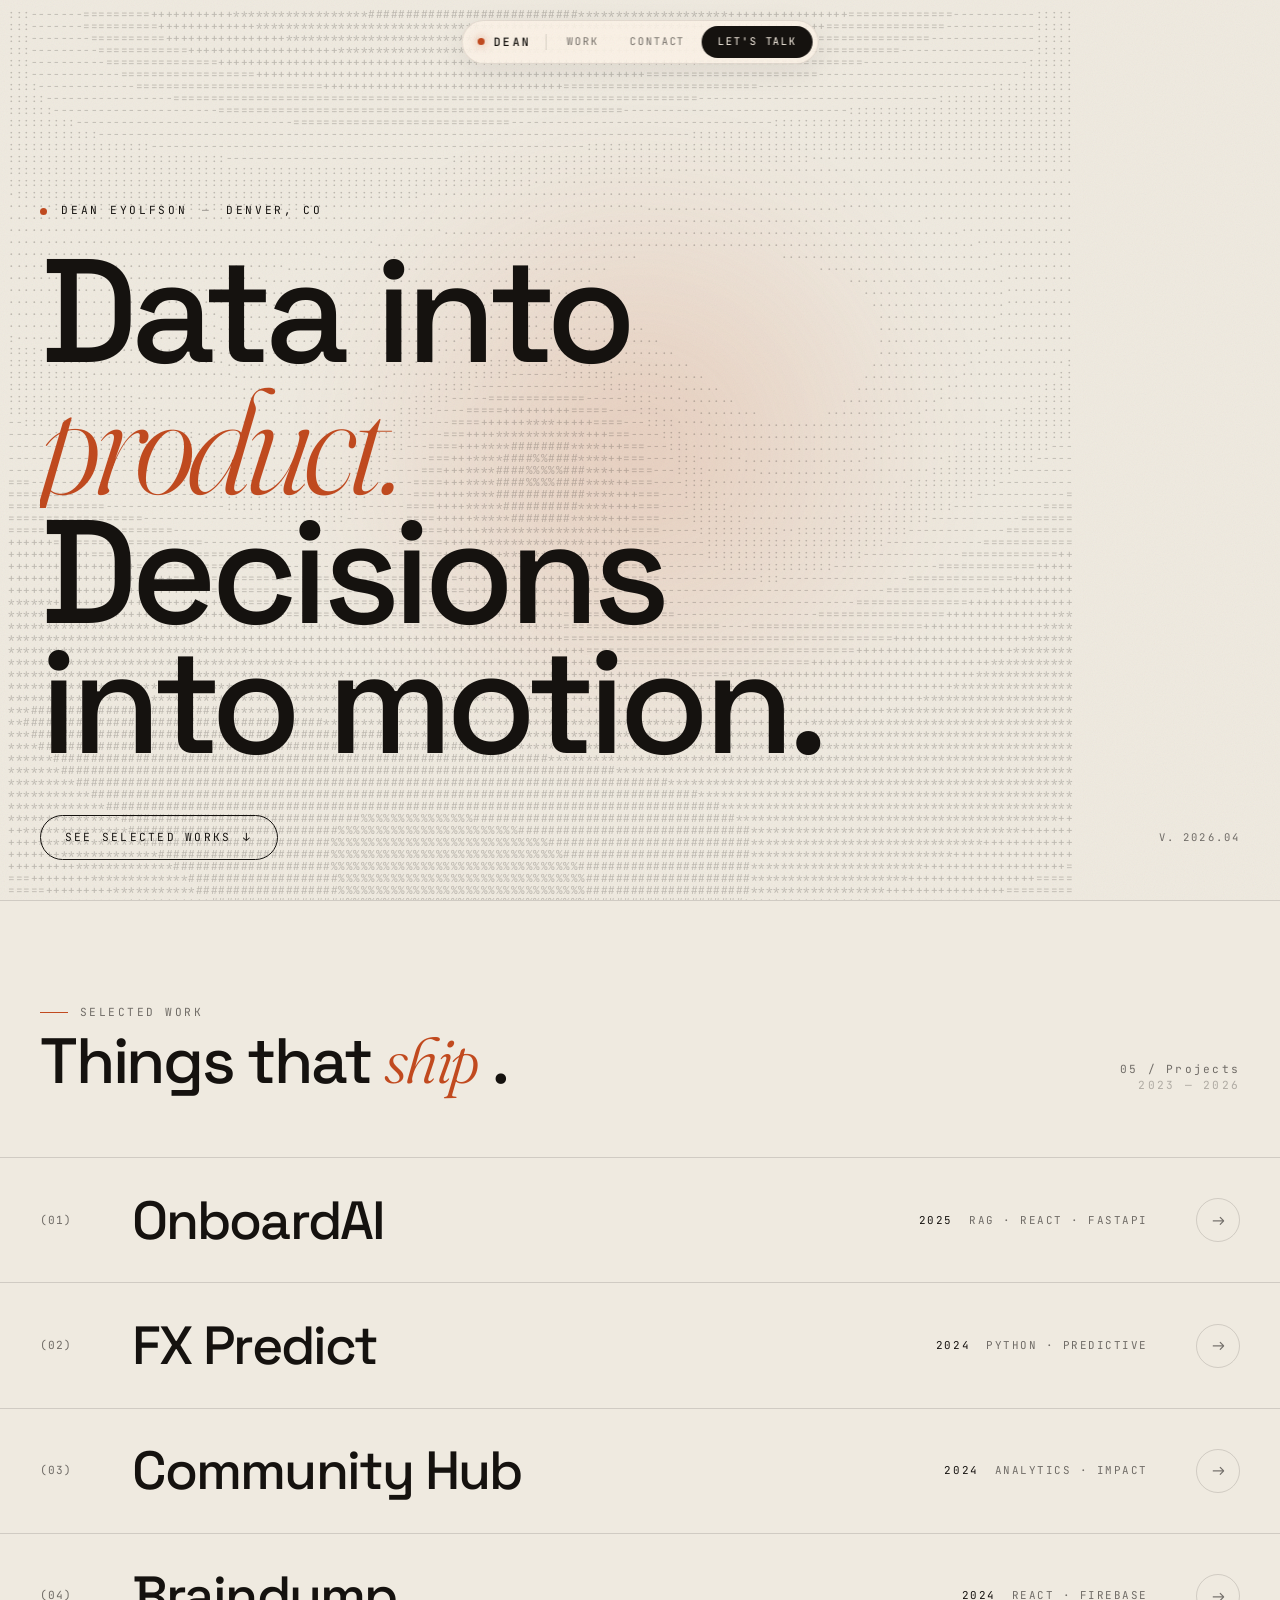
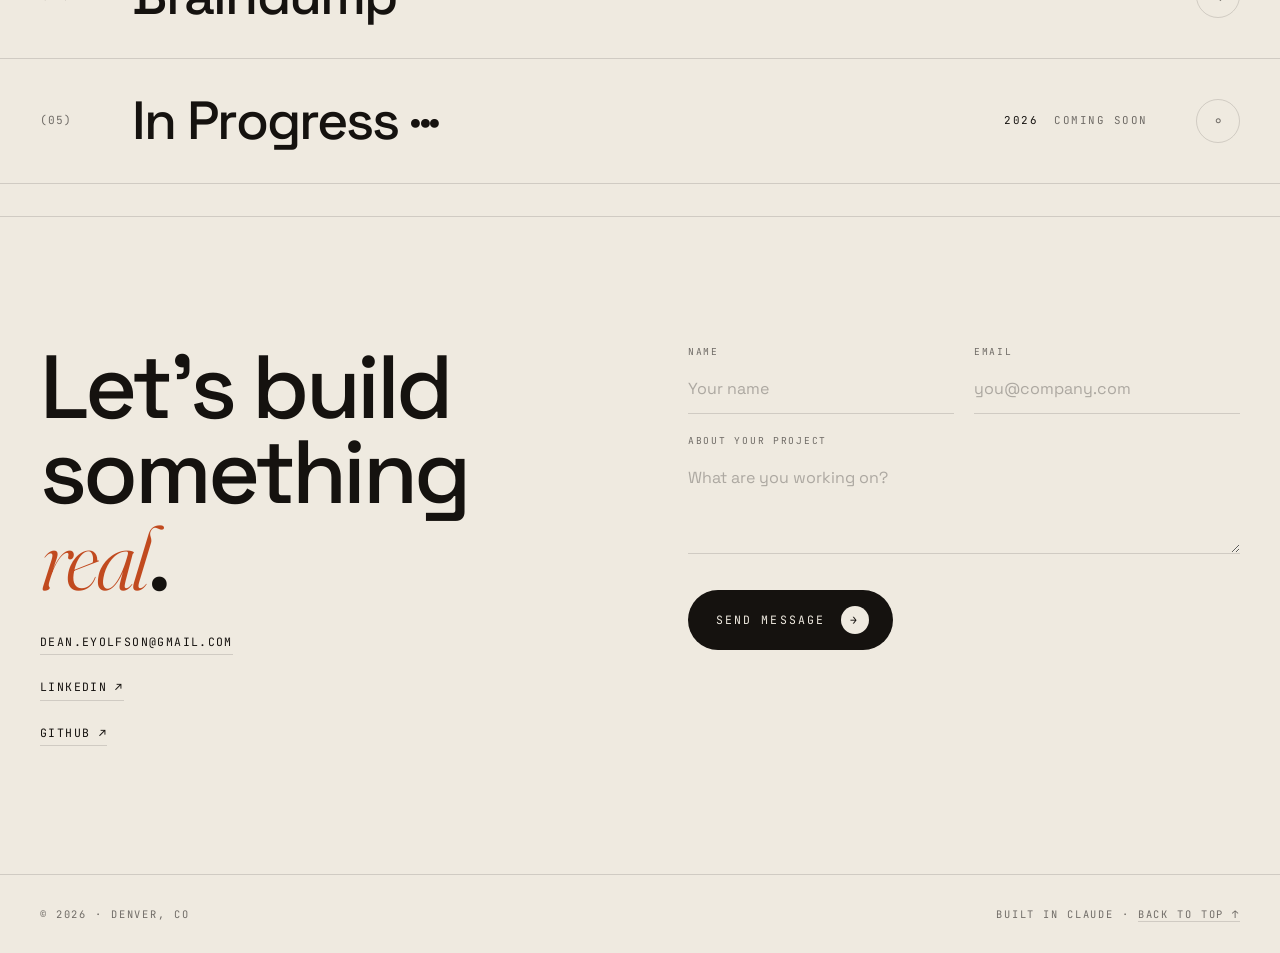
==== index.html @ e4cf8cb1 "Complete portfolio rebuild" ====
<!DOCTYPE html>
<html lang="en">
<head>
<meta charset="UTF-8">
<meta name="viewport" content="width=device-width, initial-scale=1.0">
<title>Dean Eyolfson — Analytics / AI / Product</title>
<link rel="preconnect" href="https://fonts.googleapis.com">
<link rel="preconnect" href="https://fonts.gstatic.com" crossorigin>
<link href="https://fonts.googleapis.com/css2?family=Space+Grotesk:wght@300;400;500;600;700&family=Fraunces:ital,opsz,wght@0,9..144,300;0,9..144,400;0,9..144,500;1,9..144,300;1,9..144,400;1,9..144,500&family=JetBrains+Mono:wght@300;400;500&display=swap" rel="stylesheet">
<style>
  :root {
    /* CREAM palette (default per Dean's feedback) */
    --bg: #efeae0;
    --bg-2: #e4ddd0;
    --fg: #15120f;
    --fg-dim: rgba(21,18,15,0.58);
    --fg-faint: rgba(21,18,15,0.14);
    --accent: #c14a1f;         /* warm terracotta/rust */
    --accent-2: #1f4a3d;       /* deep forest — used in nav pattern */
    --accent-3: #d4a84b;       /* golden */
    --glow: rgba(193,74,31,0.32);
    --font-display: 'Space Grotesk', system-ui, sans-serif;
    --font-serif: 'Fraunces', Georgia, serif;
    --font-mono: 'JetBrains Mono', ui-monospace, monospace;
    --edge: 2.5rem;
  }

  *, *::before, *::after { margin:0; padding:0; box-sizing:border-box; }
  html, body { background: var(--bg); color: var(--fg); }
  html { scroll-behavior: smooth; }
  body {
    font-family: var(--font-display);
    font-weight: 400;
    overflow-x: hidden;
    min-height: 100vh;
    -webkit-font-smoothing: antialiased;
    line-height: 1.4;
  }
  a { color: inherit; text-decoration: none; }
  button { font: inherit; color: inherit; background: none; border: 0; cursor: pointer; }
  ::selection { background: var(--accent); color: var(--bg); }

  /* Paper grain */
  body::after {
    content:'';
    position: fixed; inset: 0;
    pointer-events: none;
    z-index: 9999;
    opacity: 0.06;
    mix-blend-mode: multiply;
    background-image: url("data:image/svg+xml,%3Csvg viewBox='0 0 200 200' xmlns='http://www.w3.org/2000/svg'%3E%3Cfilter id='n'%3E%3CfeTurbulence type='fractalNoise' baseFrequency='0.9' numOctaves='3' stitchTiles='stitch'/%3E%3C/filter%3E%3Crect width='100%25' height='100%25' filter='url(%23n)'/%3E%3C/svg%3E");
    background-size: 200px;
  }

  /* ─── NAV — neutral pill, three variants switchable via body[data-nav] ─── */
  .nav {
    position: fixed;
    top: 1.25rem;
    left: 50%;
    transform: translateX(-50%);
    z-index: 500;
    display: flex;
    align-items: center;
    gap: 0.15rem;
    padding: 0.35rem 0.35rem 0.35rem 1rem;
    border-radius: 999px;
    transition: padding .35s ease;
  }

  /* Variant A (default): glassy cream with subtle border */
  body[data-nav="a"] .nav {
    background: rgba(255,246,234,0.72);
    backdrop-filter: blur(18px) saturate(140%);
    -webkit-backdrop-filter: blur(18px) saturate(140%);
    box-shadow:
      0 8px 30px rgba(21,18,15,0.08),
      inset 0 0 0 1px rgba(21,18,15,0.10);
  }
  body[data-nav="a"] .nav__logo { color: var(--fg); border-color: rgba(21,18,15,0.14); }
  body[data-nav="a"] .nav__logo::before { background: var(--accent); box-shadow: 0 0 8px rgba(193,74,31,0.55); }
  body[data-nav="a"] .nav__link { color: var(--fg-dim); }
  body[data-nav="a"] .nav__link:hover { color: var(--fg); background: rgba(21,18,15,0.06); }
  body[data-nav="a"] .nav__cta { color: #fff6ea; background: var(--fg); }
  body[data-nav="a"] .nav__cta:hover { background: var(--accent); }

  /* Variant B: solid ink pill (neutral dark) */
  body[data-nav="b"] .nav {
    background: var(--fg);
    box-shadow: 0 10px 30px rgba(21,18,15,0.18);
  }
  body[data-nav="b"] .nav__logo { color: #fff6ea; border-color: rgba(255,246,234,0.18); }
  body[data-nav="b"] .nav__logo::before { background: var(--accent); box-shadow: 0 0 10px rgba(193,74,31,0.6); }
  body[data-nav="b"] .nav__link { color: rgba(255,246,234,0.68); }
  body[data-nav="b"] .nav__link:hover { color: #fff6ea; background: rgba(255,246,234,0.10); }
  body[data-nav="b"] .nav__cta { color: var(--fg); background: #fff6ea; }
  body[data-nav="b"] .nav__cta:hover { background: var(--accent); color: #fff6ea; }

  /* Variant C: outlined — no fill, just a ring + cream-paper interior */
  body[data-nav="c"] .nav {
    background: transparent;
    box-shadow: inset 0 0 0 1px var(--fg);
  }
  body[data-nav="c"] .nav__logo { color: var(--fg); border-color: rgba(21,18,15,0.2); }
  body[data-nav="c"] .nav__logo::before { background: var(--accent); box-shadow: 0 0 8px rgba(193,74,31,0.55); }
  body[data-nav="c"] .nav__link { color: var(--fg); }
  body[data-nav="c"] .nav__link:hover { color: var(--accent); background: transparent; }
  body[data-nav="c"] .nav__cta { color: #fff6ea; background: var(--fg); }
  body[data-nav="c"] .nav__cta:hover { background: var(--accent); }

  /* Unified logo/link styles — colors come from the variants above */
  .nav__logo {
    font-family: var(--font-mono);
    font-weight: 500;
    font-size: 0.72rem;
    letter-spacing: 0.22em;
    text-transform: uppercase;
    padding-right: 0.85rem;
    margin-right: 0.25rem;
    border-right: 1px solid;
    display: inline-flex; align-items: center; gap: 0.55rem;
  }
  .nav__logo::before{
    content:''; width:7px; height:7px; border-radius:999px;
    animation: pulse 2.4s ease-in-out infinite;
  }
  @keyframes pulse { 0%,100%{ opacity:1 } 50%{ opacity:.35 } }
  .nav__links { display:flex; align-items:center; gap:0.15rem; }
  .nav__link {
    padding: 0.5rem 0.9rem;
    font-family: var(--font-mono);
    font-size: 0.66rem;
    letter-spacing: 0.18em;
    text-transform: uppercase;
    border-radius: 999px;
    transition: color .25s ease, background .25s ease;
  }
  .nav__cta {
    padding: 0.55rem 1rem;
    font-family: var(--font-mono);
    font-size: 0.66rem;
    letter-spacing: 0.18em;
    text-transform: uppercase;
    border-radius: 999px;
    transition: background .25s ease, color .25s ease;
  }

  /* ─── Nav variant switcher ─── */
  .nav-switch {
    position: fixed;
    bottom: 1.25rem; left: 50%;
    transform: translateX(-50%);
    z-index: 600;
    display: flex; gap: 0.3rem;
    padding: 0.3rem;
    border-radius: 999px;
    background: rgba(255,246,234,0.9);
    box-shadow:
      0 8px 24px rgba(21,18,15,0.1),
      inset 0 0 0 1px rgba(21,18,15,0.12);
    backdrop-filter: blur(12px);
    font-family: var(--font-mono);
    font-size: 0.58rem;
    letter-spacing: 0.18em;
    text-transform: uppercase;
  }
  .nav-switch__btn {
    padding: 0.45rem 0.85rem;
    border-radius: 999px;
    color: var(--fg-dim);
    cursor: pointer;
    transition: color .25s, background .25s;
  }
  .nav-switch__btn:hover { color: var(--fg); }
  .nav-switch__btn.is-active { color: #fff6ea; background: var(--fg); }

  /* ─── HERO ─── */
  .hero {
    position: relative;
    min-height: 100svh;
    display: grid;
    grid-template-rows: 1fr auto;
    padding: 7rem var(--edge) 2.5rem;
    overflow: hidden;
    isolation: isolate;
  }
  .hero__bg { position: absolute; inset: 0; z-index: -1; overflow: hidden; }
  .hero__ascii {
    position: absolute; inset: 0;
    font-family: var(--font-mono);
    font-size: 11px; line-height: 12px; letter-spacing: 0.5px;
    color: var(--fg);
    opacity: 0.22;
    white-space: pre;
    pointer-events: none; user-select: none;
    padding: 0.5rem;
  }
  .hero__blob {
    position: absolute;
    width: 55vmax; height: 55vmax;
    top: 50%; left: 50%;
    transform: translate(-50%,-50%);
    background: radial-gradient(circle at 50% 50%, var(--glow), transparent 65%);
    filter: blur(40px);
    opacity: 0.55;
    pointer-events: none;
  }

  .hero__inner {
    position: relative;
    z-index: 2;
    align-self: end;
    display: block;
  }

  /* simpler eyebrow — single-line with subtle separator */
  .hero__eyebrow {
    font-family: var(--font-mono);
    font-size: 0.7rem;
    letter-spacing: 0.24em;
    text-transform: uppercase;
    color: var(--fg);
    margin-bottom: 1.75rem;
    display: inline-flex; align-items: center; gap: 0.9rem;
    opacity: 0;
    animation: fadeIn .9s ease forwards .15s;
  }
  .hero__eyebrow .dot {
    width: 7px; height: 7px; border-radius: 999px;
    background: var(--accent);
  }
  .hero__eyebrow .sep { opacity: .4; }

  .hero__title {
    font-family: var(--font-display);
    font-weight: 500;
    font-size: clamp(3.2rem, 11.5vw, 12rem);
    line-height: 0.88;
    letter-spacing: -0.045em;
    text-wrap: balance;
    max-width: 14ch;
  }
  .hero__title em {
    font-family: var(--font-serif);
    font-style: italic; font-weight: 300;
    color: var(--accent);
  }
  .hero__title .line { display: block; overflow: hidden; }
  .hero__title .line > span {
    display: inline-block;
    transform: translateY(110%);
    animation: riseIn 1s cubic-bezier(.2,.7,.2,1) forwards;
  }
  .hero__title .line:nth-child(1) > span { animation-delay: .25s; }
  .hero__title .line:nth-child(2) > span { animation-delay: .38s; }
  .hero__title .line:nth-child(3) > span { animation-delay: .51s; }
  @keyframes riseIn { from { transform: translateY(110%); } to { transform: translateY(0%); } }
  @keyframes fadeIn { to { opacity: 1; } }

  .hero__foot {
    z-index: 2;
    margin-top: 3rem;
    display: flex;
    justify-content: space-between;
    align-items: center;
    font-family: var(--font-mono);
    font-size: 0.66rem;
    letter-spacing: 0.2em;
    text-transform: uppercase;
    color: var(--fg-dim);
    opacity: 0;
    animation: fadeIn .8s ease forwards 1.2s;
  }

  /* See selected works — inline CTA */
  .hero__cta {
    display: inline-flex;
    align-items: center;
    gap: 0.75rem;
    font-family: var(--font-mono);
    font-size: 0.7rem;
    letter-spacing: 0.2em;
    text-transform: uppercase;
    color: var(--fg);
    padding: 0.85rem 1.5rem 0.85rem 1.5rem;
    border-radius: 999px;
    border: 1px solid var(--fg);
    background: transparent;
    transition: background .3s ease, color .3s ease, transform .4s cubic-bezier(.2,.7,.2,1);
    position: relative;
    overflow: hidden;
  }
  .hero__cta .arrow {
    display: inline-block;
    transition: transform .35s cubic-bezier(.2,.7,.2,1);
  }
  .hero__cta:hover {
    background: var(--fg);
    color: var(--bg);
  }
  .hero__cta:hover .arrow { transform: translateX(4px) rotate(45deg); }

  /* ─── WORK / case bands ─── */
  .work { padding: 6rem 0 2rem; border-top: 1px solid var(--fg-faint); }
  .work__head {
    padding: 0 var(--edge) 4rem;
    display: flex; align-items: flex-end; justify-content: space-between; gap: 3rem;
  }
  .work__eyebrow {
    font-family: var(--font-mono);
    font-size: 0.7rem; letter-spacing: 0.22em; text-transform: uppercase;
    color: var(--fg-dim);
    display: inline-flex; align-items: center; gap: .75rem;
  }
  .work__eyebrow::before { content:''; width:28px; height:1px; background: var(--accent); }
  .work__title {
    font-family: var(--font-display);
    font-weight: 500;
    font-size: clamp(2.2rem, 5vw, 4rem);
    letter-spacing: -0.035em;
    line-height: 1;
    max-width: 16ch;
    margin-top: 0.5rem;
  }
  .work__title em { font-family: var(--font-serif); font-style: italic; font-weight: 300; color: var(--accent); }
  .work__count {
    font-family: var(--font-mono); font-size: 0.7rem;
    letter-spacing: 0.2em; color: var(--fg-dim); text-align: right;
  }

  .work__list { display: flex; flex-direction: column; border-top: 1px solid var(--fg-faint); position: relative; }

  /* Case: collapsed (row) + expanded (on hover) */
  .case {
    position: relative;
    display: block;
    border-bottom: 1px solid var(--fg-faint);
    cursor: pointer;
    transition: background .4s ease;
  }
  .case:hover { background: rgba(21,18,15,0.03); }

  .case__row {
    display: grid;
    grid-template-columns: 60px 1fr auto 60px;
    align-items: center;
    gap: 2rem;
    padding: 2.2rem var(--edge);
  }

  .case__idx {
    font-family: var(--font-mono); font-size: 0.7rem;
    color: var(--fg-dim); letter-spacing: 0.1em;
  }
  .case__title {
    font-family: var(--font-display);
    font-weight: 500;
    font-size: clamp(1.8rem, 4.2vw, 3.5rem);
    letter-spacing: -0.035em;
    line-height: 1;
    color: var(--fg);
    transition: transform .5s cubic-bezier(.2,.7,.2,1);
  }
  .case__title .scramble { display: inline-block; white-space: pre; }

  .case__meta {
    font-family: var(--font-mono); font-size: 0.68rem; letter-spacing: 0.14em;
    color: var(--fg-dim); text-transform: uppercase; text-align: right;
  }
  .case__meta .year { color: var(--fg); margin-right: 1rem; }

  .case__arrow {
    justify-self: end;
    width: 44px; height: 44px;
    border: 1px solid var(--fg-faint);
    border-radius: 999px;
    display: grid; place-items: center;
    color: var(--fg-dim);
    transition: transform .5s cubic-bezier(.2,.7,.2,1), border-color .3s, color .3s, background .3s;
  }
  .case:hover .case__arrow { background: var(--accent); color: #fff6ea; border-color: var(--accent); transform: rotate(-45deg); }
  .case:hover .case__title { transform: translateX(12px); }

  /* Expanded detail panel */
  .case__detail {
    display: grid;
    grid-template-rows: 0fr;
    transition: grid-template-rows .55s cubic-bezier(.2,.7,.2,1);
  }
  .case.is-open .case__detail { grid-template-rows: 1fr; }
  .case__detail-inner {
    overflow: hidden;
  }
  .case__detail-content {
    display: grid;
    grid-template-columns: 60px 1fr 280px;
    gap: 2rem;
    padding: 0 var(--edge) 2.4rem;
    opacity: 0;
    transform: translateY(8px);
    transition: opacity .4s ease .1s, transform .55s cubic-bezier(.2,.7,.2,1) .1s;
  }
  .case.is-open .case__detail-content { opacity: 1; transform: translateY(0); }

  .case__detail-spacer { }

  .case__desc {
    font-family: var(--font-display);
    font-size: clamp(1rem, 1.2vw, 1.15rem);
    line-height: 1.55;
    color: var(--fg);
    max-width: 54ch;
    font-weight: 400;
  }
  /* Outcome: accent bar + mono caps, matches the site's eyebrow vocab */
  .case__outcome {
    margin-top: 1.5rem;
    font-family: var(--font-mono);
    font-size: 0.7rem;
    letter-spacing: 0.14em;
    text-transform: uppercase;
    color: var(--fg);
    line-height: 1.55;
    max-width: 60ch;
    padding-left: 1rem;
    position: relative;
  }
  .case__outcome::before {
    content:'';
    position: absolute;
    left: 0; top: 0.35em; bottom: 0.35em;
    width: 2px;
    background: var(--accent);
  }

  /* Tags: slash-separated mono meta row, no pills */
  .case__tags {
    margin-top: 1.5rem;
    padding-top: 1rem;
    border-top: 1px solid var(--fg-faint);
    display: flex; flex-wrap: wrap;
    align-items: center;
    gap: 0.4rem 0.75rem;
    font-family: var(--font-mono);
    font-size: 0.62rem;
    letter-spacing: 0.18em;
    text-transform: uppercase;
    color: var(--fg-dim);
  }
  .case__tags .tag { color: var(--fg); }
  .case__tags .tag + .tag::before {
    content: '/';
    color: var(--fg-faint);
    margin-right: 0.65rem;
    margin-left: -0.25rem;
    opacity: 0.7;
  }

  /* Aside: simple key/value stack, no dashed boxes */
  .case__aside {
    font-family: var(--font-mono);
    font-size: 0.65rem;
    letter-spacing: 0.14em;
    text-transform: uppercase;
    color: var(--fg-dim);
    display: flex; flex-direction: column;
  }
  .case__aside .row {
    display: grid; grid-template-columns: 70px 1fr; gap: 0.75rem;
    padding: 0.65rem 0;
    border-bottom: 1px solid var(--fg-faint);
  }
  .case__aside .row:first-child { border-top: 1px solid var(--fg-faint); }
  .case__aside .row .k { color: var(--fg-dim); }
  .case__aside .row .v { color: var(--fg); }
  .case__aside .actions {
    margin-top: 1rem;
    display: flex; gap: 0.25rem 1.25rem; flex-wrap: wrap;
    flex-direction: column;
  }
  .case__aside .actions a {
    font-family: var(--font-mono);
    font-size: 0.68rem;
    letter-spacing: 0.14em;
    text-transform: uppercase;
    color: var(--fg);
    padding: 0.15rem 0;
    display: inline-flex; align-items: center; gap: 0.5rem;
    transition: color .25s;
    width: max-content;
    position: relative;
  }
  .case__aside .actions a::after {
    content:''; position: absolute; left: 0; right: 0; bottom: -2px;
    height: 1px; background: var(--fg);
    transform-origin: right;
    transform: scaleX(1);
    transition: transform .4s cubic-bezier(.2,.7,.2,1);
  }
  .case__aside .actions a:hover { color: var(--accent); }
  .case__aside .actions a:hover::after { transform-origin: left; background: var(--accent); }
  .case__aside .actions a .chev { transition: transform .3s; }
  .case__aside .actions a:hover .chev { transform: translateX(3px); }
  .case__aside .actions a.primary .chev { color: var(--accent); }

  /* ─── CONTACT ─── */
  .contact {
    padding: 8rem var(--edge);
    border-top: 1px solid var(--fg-faint);
    display: grid; grid-template-columns: 1fr 1fr; gap: 6rem; align-items: start;
  }
  .contact__title {
    font-family: var(--font-display); font-weight: 500;
    font-size: clamp(2.5rem, 7vw, 6rem);
    letter-spacing: -0.04em; line-height: 0.95;
  }
  .contact__title em { font-family: var(--font-serif); font-style: italic; font-weight: 300; color: var(--accent); }
  .contact__side {
    margin-top: 2rem;
    display: flex; flex-direction: column; gap: 1.5rem;
    font-family: var(--font-mono); font-size: 0.72rem;
    letter-spacing: 0.12em; text-transform: uppercase; color: var(--fg-dim);
  }
  .contact__side a { color: var(--fg); border-bottom: 1px solid var(--fg-faint); padding-bottom: 0.25rem; transition: color .3s, border-color .3s; width: max-content; }
  .contact__side a:hover { color: var(--accent); border-color: var(--accent); }

  .form { display: flex; flex-direction: column; gap: 1.25rem; }
  .field { display: flex; flex-direction: column; gap: 0.4rem; }
  .field label { font-family: var(--font-mono); font-size: 0.6rem; letter-spacing: 0.18em; text-transform: uppercase; color: var(--fg-dim); }
  .field input, .field textarea {
    font-family: var(--font-display); font-size: 1rem; color: var(--fg);
    background: transparent; border: 0;
    border-bottom: 1px solid var(--fg-faint);
    padding: 0.85rem 0; outline: none;
    transition: border-color .3s;
  }
  .field textarea { min-height: 100px; resize: vertical; }
  .field input:focus, .field textarea:focus { border-color: var(--accent); }
  .field input::placeholder, .field textarea::placeholder { color: rgba(21,18,15,0.3); }
  .form__row { display: grid; grid-template-columns: 1fr 1fr; gap: 1.25rem; }
  .form__submit {
    margin-top: 1rem;
    display: inline-flex; align-items: center; gap: 1rem;
    padding: 1rem 1.5rem 1rem 1.75rem;
    background: var(--fg); color: var(--bg);
    border-radius: 999px;
    font-family: var(--font-mono); font-size: 0.72rem;
    letter-spacing: 0.18em; text-transform: uppercase;
    width: max-content;
    transition: background .3s ease, transform .4s cubic-bezier(.2,.7,.2,1);
  }
  .form__submit:hover { background: var(--accent); color: #fff6ea; transform: translateX(6px); }
  .form__submit .dot { width: 28px; height: 28px; border-radius: 999px; background: var(--bg); color: var(--fg); display: grid; place-items: center; }

  .footer {
    padding: 2rem var(--edge);
    display: flex; justify-content: space-between;
    border-top: 1px solid var(--fg-faint);
    font-family: var(--font-mono); font-size: 0.65rem;
    letter-spacing: 0.18em; text-transform: uppercase; color: var(--fg-dim);
  }

  /* Tweaks panel */
  .tweaks {
    position: fixed; bottom: 1.5rem; right: 1.5rem; z-index: 800;
    background: #fff6ea;
    border: 1px solid var(--fg-faint);
    box-shadow: 0 10px 40px rgba(21,18,15,0.15);
    border-radius: 14px;
    padding: 1rem 1.1rem;
    display: none;
    flex-direction: column; gap: 0.9rem;
    width: 240px;
    color: var(--fg);
    font-family: var(--font-mono);
    font-size: 0.65rem; letter-spacing: 0.08em;
  }
  .tweaks.is-open { display: flex; }
  .tweaks__title { display:flex; justify-content: space-between; align-items:center; text-transform: uppercase; letter-spacing: 0.2em; color: var(--fg-dim); }
  .tweaks__row { display: flex; flex-direction: column; gap: 0.4rem; }
  .tweaks__row > label { color: var(--fg-dim); text-transform: uppercase; letter-spacing: 0.18em; font-size: 0.58rem; }
  .tweaks__btns { display: flex; gap: 0.3rem; flex-wrap: wrap; }
  .tweaks__btn {
    padding: 0.4rem 0.55rem;
    border: 1px solid var(--fg-faint);
    border-radius: 999px;
    font-size: 0.6rem; text-transform: uppercase; letter-spacing: 0.12em;
    color: var(--fg-dim);
    transition: all .2s;
  }
  .tweaks__btn.is-active { border-color: var(--accent); color: var(--accent); background: rgba(193,74,31,0.08); }
  .tweaks__btn:hover { color: var(--fg); }

  /* Hero bg variants */
  body:not([data-bg="ascii"]) .hero__ascii { display: none; }
  body[data-bg="blob"] .hero__blob { opacity: 0.85; }
  body[data-bg="none"] .hero__blob { display:none; }

  @media (max-width: 900px) {
    :root { --edge: 1.25rem; }
    .nav { padding: 0.3rem 0.3rem 0.3rem 0.9rem; }
    .nav__links .nav__link:not(.nav__cta) { display: none; }
    .hero { padding-top: 6rem; }
    .hero__foot { flex-direction: column; gap: 1.25rem; align-items: flex-start; }
    .work__head { flex-direction: column; align-items: flex-start; }
    .case__row {
      grid-template-columns: 40px 1fr auto;
      grid-template-areas: "idx title arrow" "meta meta meta";
      row-gap: 0.75rem;
      padding: 1.75rem 1.25rem;
    }
    .case__idx { grid-area: idx; }
    .case__title { grid-area: title; }
    .case__arrow { grid-area: arrow; }
    .case__meta { grid-area: meta; text-align:left; }
    .case__detail-content {
      grid-template-columns: 1fr;
      padding: 0 1.25rem 2rem;
    }
    .contact { grid-template-columns: 1fr; gap: 3rem; padding: 5rem 1.25rem; }
    .form__row { grid-template-columns: 1fr; }
  }
</style>
</head>
<body data-bg="ascii" data-nav="a">

<nav class="nav" id="nav">
  <a href="#" class="nav__logo">Dean</a>
  <div class="nav__links">
    <a href="#work" class="nav__link">Work</a>
    <a href="#contact" class="nav__link">Contact</a>
    <a href="#contact" class="nav__cta">Let's Talk</a>
  </div>
</nav>



<section class="hero" id="top">
  <div class="hero__bg">
    <div class="hero__blob" id="heroBlob"></div>
    <pre class="hero__ascii" id="heroAscii"></pre>
  </div>

  <div class="hero__inner">
    <div class="hero__eyebrow">
      <span class="dot"></span>
      <span>Dean Eyolfson</span>
      <span class="sep">—</span>
      <span>Denver, CO</span>
    </div>
    <h1 class="hero__title">
      <span class="line"><span>Data into</span></span>
      <span class="line"><span><em>product.</em></span></span>
      <span class="line"><span>Decisions into motion.</span></span>
    </h1>
  </div>

  <div class="hero__foot">
    <a href="#work" class="hero__cta">
      See selected works <span class="arrow">↓</span>
    </a>
    <span>v. 2026.04</span>
  </div>
</section>

<section class="work" id="work">
  <div class="work__head">
    <div>
      <div class="work__eyebrow">Selected Work</div>
      <h2 class="work__title">Things that <em>ship</em>&nbsp;.</h2>
    </div>
    <div class="work__count">05 / Projects<br><span style="opacity:.5">2023 — 2026</span></div>
  </div>

  <div class="work__list" id="workList">

    <article class="case" data-case>
      <div class="case__row">
        <span class="case__idx">(01)</span>
        <span class="case__title"><span class="scramble" data-text="OnboardAI">OnboardAI</span></span>
        <span class="case__meta"><span class="year">2025</span>RAG · React · FastAPI</span>
        <span class="case__arrow" aria-hidden="true">→</span>
      </div>
      <div class="case__detail">
        <div class="case__detail-inner"><div class="case__detail-content">
          <div class="case__detail-spacer"></div>
          <div>
            <p class="case__desc">A RAG-powered knowledge app. Organizations upload internal documents; employees get instant, cited answers through an AI chat interface. Built to collapse onboarding ramp-up and break down information silos.</p>
            <div class="case__outcome">Reduces time-to-answer for internal knowledge from hours to seconds.</div>
            <div class="case__tags">
              <span class="tag">React</span><span class="tag">FastAPI</span>
              <span class="tag">ChromaDB</span><span class="tag">OpenAI</span>
              <span class="tag">RAG</span>
            </div>
          </div>
          <aside class="case__aside">
            <div class="row"><span class="k">Role</span><span class="v">Design · Build</span></div>
            <div class="row"><span class="k">Year</span><span class="v">2025</span></div>
            <div class="row"><span class="k">Stack</span><span class="v">React · FastAPI · Chroma</span></div>
            <div class="actions">
              <a href="https://onboard-ai-gold.vercel.app/" target="_blank" rel="noopener" class="primary">Visit live app <span class="chev">↗</span></a>
              <a href="case-studies/onboardai.html">Read case study <span class="chev">→</span></a>
            </div>
          </aside>
        </div></div>
      </div>
    </article>

    <article class="case" data-case>
      <div class="case__row">
        <span class="case__idx">(02)</span>
        <span class="case__title"><span class="scramble" data-text="FX Predict">FX Predict</span></span>
        <span class="case__meta"><span class="year">2024</span>Python · Predictive</span>
        <span class="case__arrow" aria-hidden="true">→</span>
      </div>
      <div class="case__detail">
        <div class="case__detail-inner"><div class="case__detail-content">
          <div class="case__detail-spacer"></div>
          <div>
            <p class="case__desc">Identifying customers with clockwork transaction patterns in money-transfer data to trigger proactive outreach. CV-based segmentation, LTV analysis, and a production-ready email trigger list.</p>
            <div class="case__outcome">Surfaced high-value retention targets from raw transaction data.</div>
            <div class="case__tags">
              <span class="tag">Python</span><span class="tag">Predictive Modeling</span>
              <span class="tag">LTV Analysis</span><span class="tag">Segmentation</span>
            </div>
          </div>
          <aside class="case__aside">
            <div class="row"><span class="k">Role</span><span class="v">Analytics · Modeling</span></div>
            <div class="row"><span class="k">Year</span><span class="v">2024</span></div>
            <div class="row"><span class="k">Stack</span><span class="v">Python · Pandas · scikit-learn</span></div>
            <div class="actions">
              <a href="case-studies/fx-predict.html">Read case study <span class="chev">→</span></a>
            </div>
          </aside>
        </div></div>
      </div>
    </article>

    <article class="case" data-case>
      <div class="case__row">
        <span class="case__idx">(03)</span>
        <span class="case__title"><span class="scramble" data-text="Community Hub">Community Hub</span></span>
        <span class="case__meta"><span class="year">2024</span>Analytics · Impact</span>
        <span class="case__arrow" aria-hidden="true">→</span>
      </div>
      <div class="case__detail">
        <div class="case__detail-inner"><div class="case__detail-content">
          <div class="case__detail-spacer"></div>
          <div>
            <p class="case__desc">Full analytics and economic modeling suite for a mixed-use development — coffee shop, makerspace, library, and gallery. Visitor journey funnels, impact projections, job creation metrics, and 5-year financial proformas.</p>
            <div class="case__outcome">Built the data package for a successful city grant application.</div>
            <div class="case__tags">
              <span class="tag">Jupyter</span><span class="tag">Python</span>
              <span class="tag">Grant Reporting</span><span class="tag">Economic Impact</span>
            </div>
          </div>
          <aside class="case__aside">
            <div class="row"><span class="k">Role</span><span class="v">Lead Analyst</span></div>
            <div class="row"><span class="k">Year</span><span class="v">2024</span></div>
            <div class="row"><span class="k">Stack</span><span class="v">Jupyter · Python</span></div>
            <div class="actions">
              <a href="case-studies/community-hub.html">Read case study <span class="chev">→</span></a>
            </div>
          </aside>
        </div></div>
      </div>
    </article>

    <article class="case" data-case>
      <div class="case__row">
        <span class="case__idx">(04)</span>
        <span class="case__title"><span class="scramble" data-text="Braindump">Braindump</span></span>
        <span class="case__meta"><span class="year">2024</span>React · Firebase</span>
        <span class="case__arrow" aria-hidden="true">→</span>
      </div>
      <div class="case__detail">
        <div class="case__detail-inner"><div class="case__detail-content">
          <div class="case__detail-spacer"></div>
          <div>
            <p class="case__desc">A web app that converts mental overwhelm into a single prioritized action. Built with React and Firebase, deployed to Vercel. Designed to cut through noise and give you one clear next step.</p>
            <div class="case__outcome">Live product — shipped and deployed to production.</div>
            <div class="case__tags">
              <span class="tag">React</span><span class="tag">Firebase</span>
              <span class="tag">Vercel</span><span class="tag">Product Design</span>
            </div>
          </div>
          <aside class="case__aside">
            <div class="row"><span class="k">Role</span><span class="v">Design · Build</span></div>
            <div class="row"><span class="k">Year</span><span class="v">2024</span></div>
            <div class="row"><span class="k">Stack</span><span class="v">React · Firebase · Vercel</span></div>
            <div class="actions">
              <a href="https://braindump-mu-kohl.vercel.app/" target="_blank" rel="noopener" class="primary">Visit live app <span class="chev">↗</span></a>
              <a href="case-studies/braindump.html">Read case study <span class="chev">→</span></a>
            </div>
          </aside>
        </div></div>
      </div>
    </article>

    <article class="case" data-case style="opacity:.6">
      <div class="case__row">
        <span class="case__idx">(05)</span>
        <span class="case__title"><span class="scramble" data-text="In Progress ···">In Progress ···</span></span>
        <span class="case__meta"><span class="year">2026</span>Coming soon</span>
        <span class="case__arrow" aria-hidden="true">∘</span>
      </div>
      <div class="case__detail">
        <div class="case__detail-inner"><div class="case__detail-content">
          <div class="case__detail-spacer"></div>
          <div>
            <p class="case__desc">Something new is cooking. Check back soon — or reach out if you want a preview.</p>
          </div>
          <aside class="case__aside">
            <div class="row"><span class="k">Year</span><span class="v">2026</span></div>
            <div class="actions">
              <a href="#contact">Get in touch <span class="chev">→</span></a>
            </div>
          </aside>
        </div></div>
      </div>
    </article>

  </div>
</section>

<section class="contact" id="contact">
  <div>
    <h2 class="contact__title">Let's build<br>something<br><em>real</em>.</h2>
    <div class="contact__side">
      <a href="mailto:dean.eyolfson@gmail.com">dean.eyolfson@gmail.com</a>
      <a href="https://www.linkedin.com/in/dean-eyolfson-993a1a171/" target="_blank" rel="noopener">LinkedIn ↗</a>
      <a href="https://github.com/d3andong" target="_blank" rel="noopener">GitHub ↗</a>
    </div>
  </div>
  <form class="form" id="form" action="https://formspree.io/f/myknlqyj" method="POST">
    <div class="form__row">
      <div class="field">
        <label for="name">Name</label>
        <input id="name" name="name" type="text" placeholder="Your name" required>
      </div>
      <div class="field">
        <label for="email">Email</label>
        <input id="email" name="email" type="email" placeholder="you@company.com" required>
      </div>
    </div>
    <div class="field">
      <label for="message">About your project</label>
      <textarea id="message" name="message" placeholder="What are you working on?" required></textarea>
    </div>
    <button class="form__submit" type="submit">Send message <span class="dot">→</span></button>
  </form>
</section>

<footer class="footer">
  <span>© 2026 · Denver, CO</span>
  <span>Built in Claude · <a href="#top" style="border-bottom:1px solid var(--fg-faint)">Back to top ↑</a></span>
</footer>

<div style="display:none" id="tweaks"><button id="tweaksClose" style="display:none"></button></div>

<script>

/* ASCII flow field */
(function(){
  const el = document.getElementById('heroAscii');
  const hero = document.querySelector('.hero');
  if (!el || !hero) return;
  const CHARS = ' .·:-=+*#%@';
  let cols=0, rows=0, mouseX=0.5, mouseY=0.5, scroll=0;
  function measure(){
    cols = Math.max(1, Math.min(220, Math.floor(hero.clientWidth / 9)));
    rows = Math.max(1, Math.min(140, Math.floor(hero.clientHeight / 12)));
  }
  let raf;
  let lastT = 0;
  function frame(t){
    // Throttle to ~30fps to keep the page responsive
    if (t - lastT < 33) { raf = requestAnimationFrame(frame); return; }
    lastT = t;
    t *= 0.001;
    const parts = new Array(rows);
    const mx = mouseX*cols, my = mouseY*rows;
    for (let y=0; y<rows; y++){
      let line = '';
      for (let x=0; x<cols; x++){
        const dx=(x-cols*0.5)/cols, dy=(y-rows*0.5)/rows;
        const v=Math.sin(dx*6+t*0.9)+Math.cos(dy*5-t*0.8)+Math.sin((dx*dx+dy*dy)*10-t);
        const mdx=(x-mx)/cols, mdy=(y-my)/rows;
        const md=Math.sqrt(mdx*mdx+mdy*mdy);
        const ripple=Math.cos(md*14-t*3)*Math.exp(-md*4);
        const s=Math.sin(dy*8+scroll*0.002);
        const n=(v*0.35+ripple*0.7+s*0.15+1)/2;
        const i=Math.max(0,Math.min(CHARS.length-1,Math.floor(n*CHARS.length)));
        line += CHARS[i];
      }
      parts[y] = line;
    }
    el.textContent = parts.join('\n');
    raf = requestAnimationFrame(frame);
  }
  function start(){ measure(); cancelAnimationFrame(raf); raf=requestAnimationFrame(frame); }
  window.addEventListener('resize', start);
  window.addEventListener('mousemove', (e)=>{
    const r = hero.getBoundingClientRect();
    mouseX = Math.max(0,Math.min(1,(e.clientX-r.left)/r.width));
    mouseY = Math.max(0,Math.min(1,(e.clientY-r.top)/r.height));
  });
  window.addEventListener('scroll', ()=>{ scroll = window.scrollY; });
  start();
})();

/* Hero blob cursor lag */
(function(){
  const blob = document.getElementById('heroBlob');
  if (!blob) return;
  let tx=0, ty=0, cx=0, cy=0;
  window.addEventListener('mousemove', (e)=>{
    tx = (e.clientX/window.innerWidth - 0.5)*60;
    ty = (e.clientY/window.innerHeight - 0.5)*60;
  });
  function tick(){
    cx += (tx-cx)*0.05; cy += (ty-cy)*0.05;
    blob.style.transform = `translate(calc(-50% + ${cx}px), calc(-50% + ${cy}px))`;
    requestAnimationFrame(tick);
  }
  tick();
})();

/* Case cards: hover to expand + scramble on title */
(function(){
  const cases = document.querySelectorAll('[data-case]');
  const ALPHA = '!<>-_\\/[]{}—=+*^?#________';
  function scramble(el){
    const text = el.dataset.text;
    let frame = 0;
    const len = text.length;
    clearInterval(el._iv);
    el._iv = setInterval(()=>{
      let out = '';
      for (let i=0;i<len;i++){
        if (i<frame) out += text[i];
        else if (text[i]===' ') out += ' ';
        else out += ALPHA[Math.floor(Math.random()*ALPHA.length)];
      }
      el.textContent = out;
      frame += 0.5;
      if (frame >= len) { el.textContent = text; clearInterval(el._iv); }
    }, 30);
  }

  let hoverTimer;
  cases.forEach(c=>{
    const scrambleEl = c.querySelector('.scramble');
    const title = c.querySelector('.case__title');

    c.addEventListener('mouseenter', ()=>{
      clearTimeout(hoverTimer);
      // close any other open cards
      cases.forEach(x => { if (x !== c) x.classList.remove('is-open'); });
      c.classList.add('is-open');
      if (scrambleEl) scramble(scrambleEl);
    });
    c.addEventListener('mouseleave', ()=>{
      hoverTimer = setTimeout(()=>{ c.classList.remove('is-open'); }, 150);
    });

    c.addEventListener('mousemove', (e)=>{
      const row = c.querySelector('.case__row');
      const r = row.getBoundingClientRect();
      // Only tilt title on the row itself
      if (e.clientY > r.bottom) { title.style.transform=''; return; }
      const dx = (e.clientX-r.left)/r.width - 0.5;
      const dy = (e.clientY-r.top)/r.height - 0.5;
      title.style.transform = `translateX(${12+dx*10}px) rotateX(${-dy*3}deg) rotateY(${dx*5}deg)`;
    });
    c.addEventListener('mouseleave', ()=>{ title.style.transform=''; });
  });
})();

/* Contact form */
(function(){
  const form = document.getElementById('form');
  if (!form) return;
  form.addEventListener('submit', function(e){
    e.preventDefault();
    const data = new FormData(form);
    fetch(form.action, { method:'POST', body: data, headers:{ 'Accept':'application/json' } })
      .then(r=>{
        if (r.ok){
          form.innerHTML = '<p style="font-family:var(--font-serif);font-style:italic;font-size:1.6rem;color:var(--accent)">Thanks — I\u2019ll be in touch within 24 hours.</p>';
        }
      }).catch(()=>{ window.location.href = 'mailto:dean.eyolfson@gmail.com'; });
  });
})();

/* Reveal on scroll */
(function(){
  const els = document.querySelectorAll('.case, .work__title, .work__count, .contact__title, .contact__side, .form');
  els.forEach(el=>{ el.style.opacity='0'; el.style.transform='translateY(24px)'; el.style.transition='opacity .8s cubic-bezier(.2,.7,.2,1), transform .8s cubic-bezier(.2,.7,.2,1)'; });
  const obs = new IntersectionObserver((entries)=>{
    entries.forEach((e,i)=>{
      if (e.isIntersecting){
        setTimeout(()=>{ e.target.style.opacity='1'; e.target.style.transform='translateY(0)'; }, i*60);
        obs.unobserve(e.target);
      }
    });
  }, { threshold: 0.1, rootMargin: '0px 0px -60px 0px' });
  els.forEach(el=>obs.observe(el));
})();

/* Tweaks */
(function(){
  const DEFAULTS = /*EDITMODE-BEGIN*/{
    "bg": "ascii"
  }/*EDITMODE-END*/;
  const body = document.body;
  Object.keys(DEFAULTS).forEach(k => body.setAttribute('data-'+k, DEFAULTS[k]));
  const panel = document.getElementById('tweaks');
  const closeBtn = document.getElementById('tweaksClose');
  function syncActive(){
    panel.querySelectorAll('[data-tweak]').forEach(row=>{
      const key = row.dataset.tweak;
      const cur = body.getAttribute('data-'+key);
      row.querySelectorAll('.tweaks__btn').forEach(b=>{
        b.classList.toggle('is-active', b.dataset.v === cur);
      });
    });
  }
  panel.addEventListener('click', (e)=>{
    const b = e.target.closest('.tweaks__btn');
    if (!b) return;
    const row = b.closest('[data-tweak]');
    const key = row.dataset.tweak;
    const v = b.dataset.v;
    body.setAttribute('data-'+key, v);
    DEFAULTS[key] = v;
    window.parent.postMessage({ type:'__edit_mode_set_keys', edits: { [key]: v }}, '*');
    syncActive();
  });
  closeBtn.addEventListener('click', ()=>{ panel.classList.remove('is-open'); });
  window.addEventListener('message', (ev)=>{
    const d = ev.data || {};
    if (d.type === '__activate_edit_mode')   panel.classList.add('is-open');
    if (d.type === '__deactivate_edit_mode') panel.classList.remove('is-open');
  });
  window.parent.postMessage({ type: '__edit_mode_available' }, '*');
  syncActive();
})();
</script>
</body>
</html>
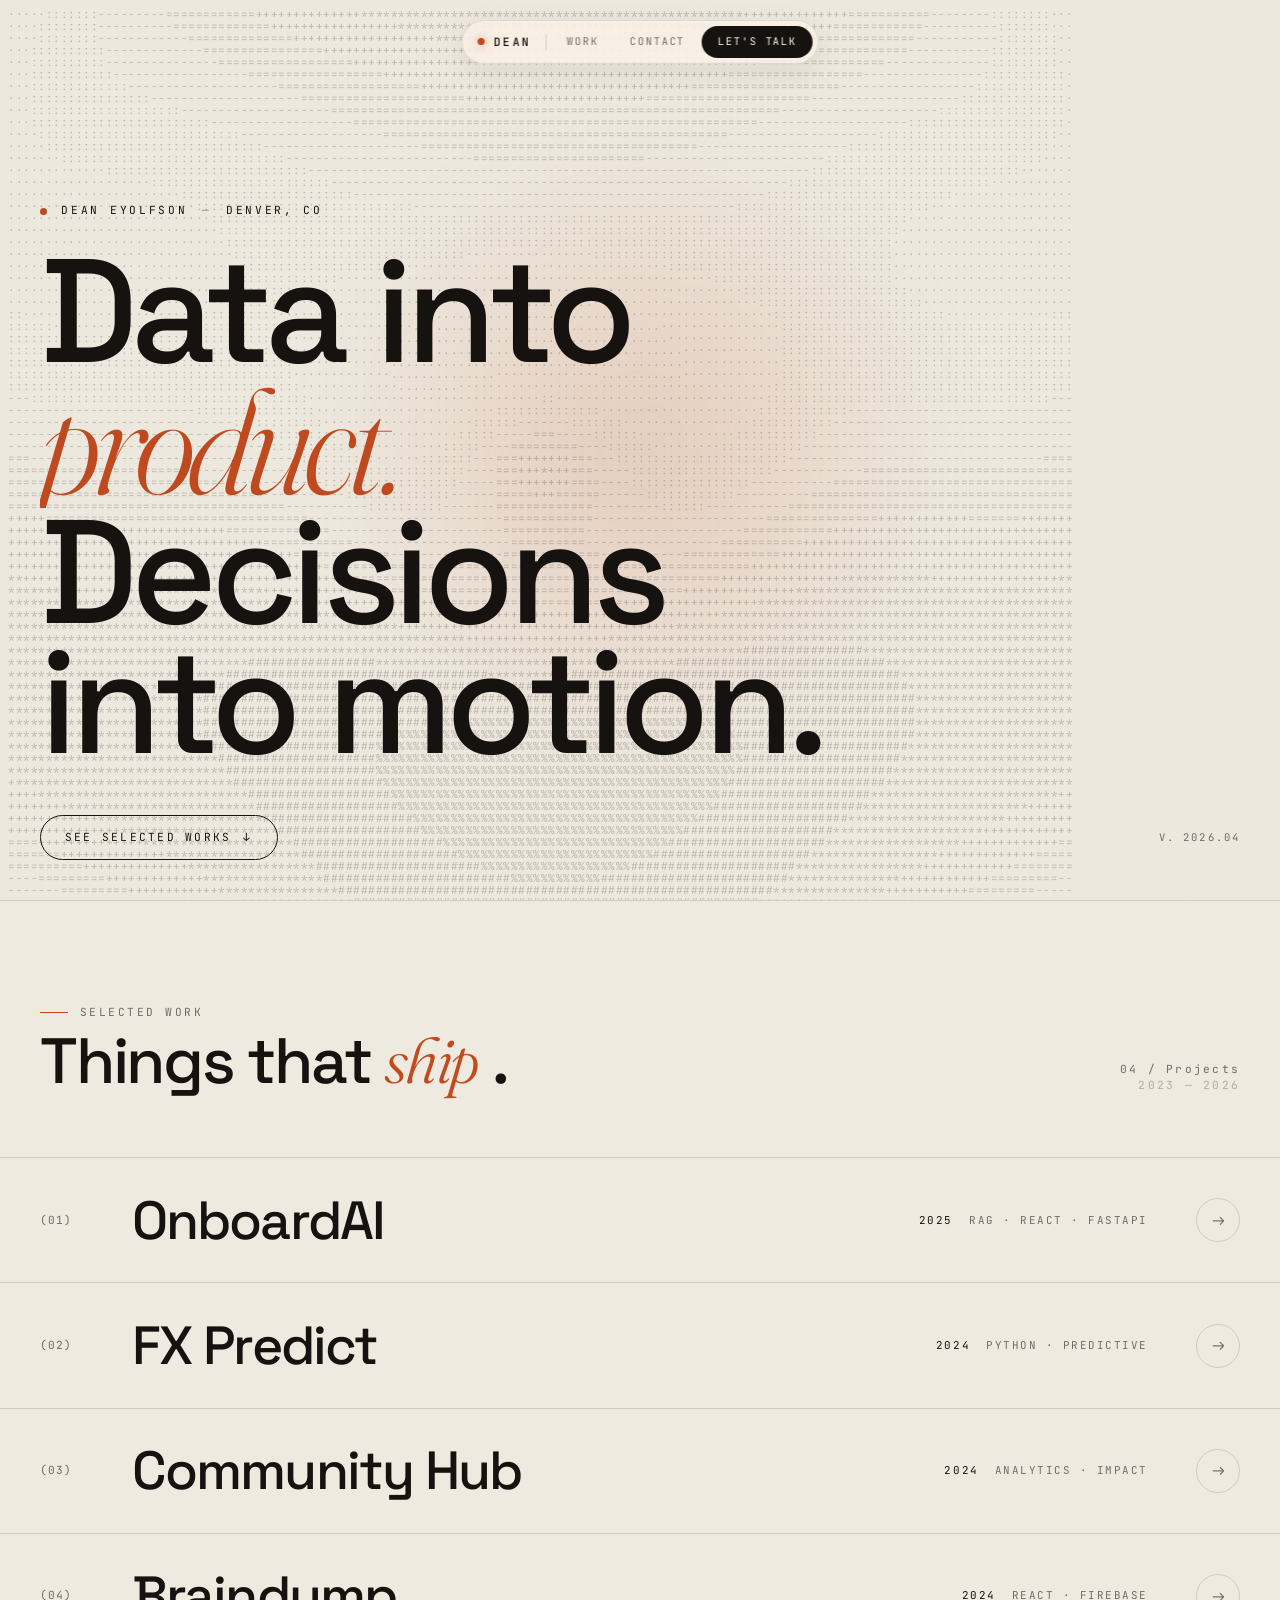
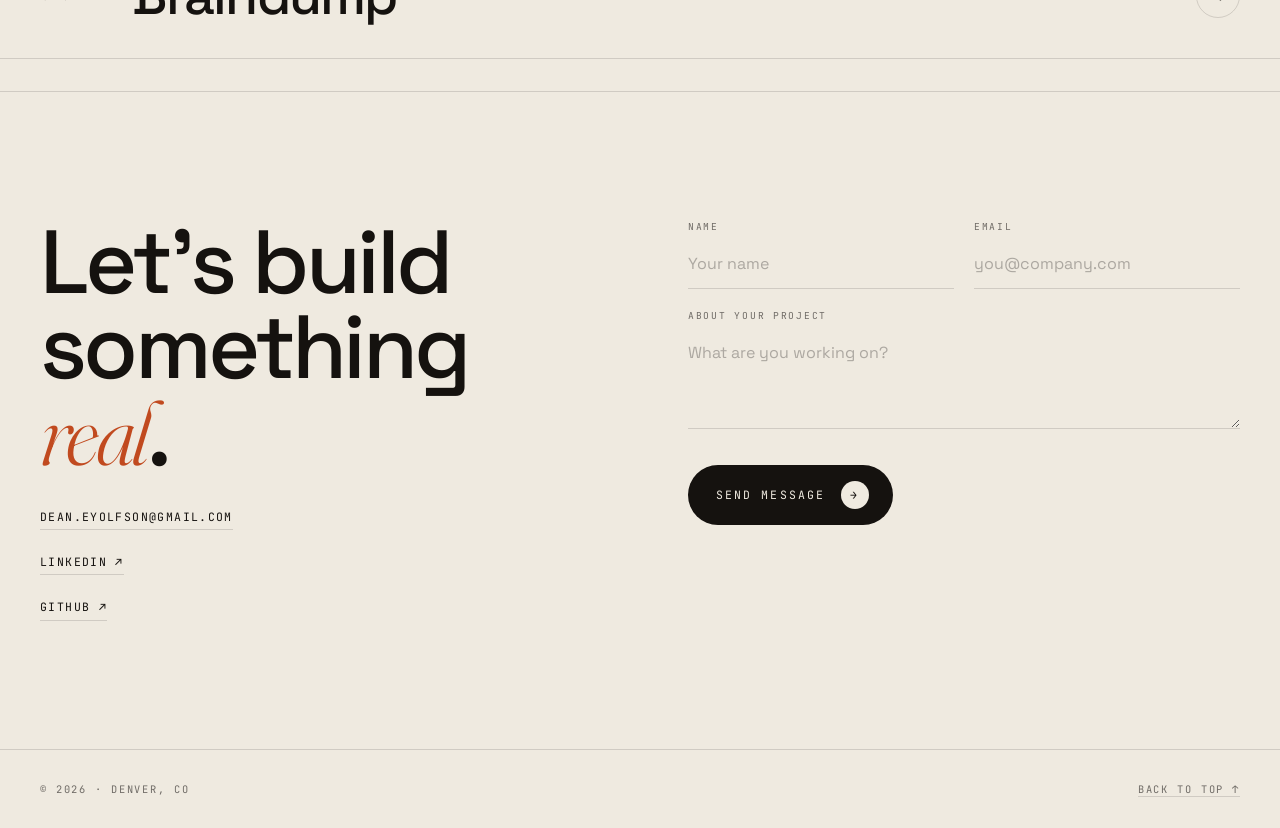
==== commit 3fde3cf5: "Portfolio polish: clickable case cards, trim footer + "In Progress" card - hi.html: update form-succ" ====
--- a/index.html
+++ b/index.html
@@ -668,7 +668,7 @@
       <div class="work__eyebrow">Selected Work</div>
       <h2 class="work__title">Things that <em>ship</em>&nbsp;.</h2>
     </div>
-    <div class="work__count">05 / Projects<br><span style="opacity:.5">2023 — 2026</span></div>
+    <div class="work__count">04 / Projects<br><span style="opacity:.5">2023 — 2026</span></div>
   </div>
 
   <div class="work__list" id="workList">
@@ -796,29 +796,6 @@
       </div>
     </article>
 
-    <article class="case" data-case style="opacity:.6">
-      <div class="case__row">
-        <span class="case__idx">(05)</span>
-        <span class="case__title"><span class="scramble" data-text="In Progress ···">In Progress ···</span></span>
-        <span class="case__meta"><span class="year">2026</span>Coming soon</span>
-        <span class="case__arrow" aria-hidden="true">∘</span>
-      </div>
-      <div class="case__detail">
-        <div class="case__detail-inner"><div class="case__detail-content">
-          <div class="case__detail-spacer"></div>
-          <div>
-            <p class="case__desc">Something new is cooking. Check back soon — or reach out if you want a preview.</p>
-          </div>
-          <aside class="case__aside">
-            <div class="row"><span class="k">Year</span><span class="v">2026</span></div>
-            <div class="actions">
-              <a href="#contact">Get in touch <span class="chev">→</span></a>
-            </div>
-          </aside>
-        </div></div>
-      </div>
-    </article>
-
   </div>
 </section>
 
@@ -852,7 +829,7 @@
 
 <footer class="footer">
   <span>© 2026 · Denver, CO</span>
-  <span>Built in Claude · <a href="#top" style="border-bottom:1px solid var(--fg-faint)">Back to top ↑</a></span>
+  <span><a href="#top" style="border-bottom:1px solid var(--fg-faint)">Back to top ↑</a></span>
 </footer>
 
 <div style="display:none" id="tweaks"><button id="tweaksClose" style="display:none"></button></div>
@@ -976,6 +953,20 @@
   });
 })();
 
+/* Whole-card click → route to the card's case-study page */
+(function(){
+  document.querySelectorAll('[data-case]').forEach(function(card){
+    card.addEventListener('click', function(e){
+      if (e.target.closest('a')) return;
+      if (e.target.closest('[data-no-card-click]')) return;
+      var link = card.querySelector('.case__aside .actions a:not(.primary)');
+      if (link && link.getAttribute('href')) {
+        window.location.href = link.href;
+      }
+    });
+  });
+})();
+
 /* Contact form */
 (function(){
   const form = document.getElementById('form');
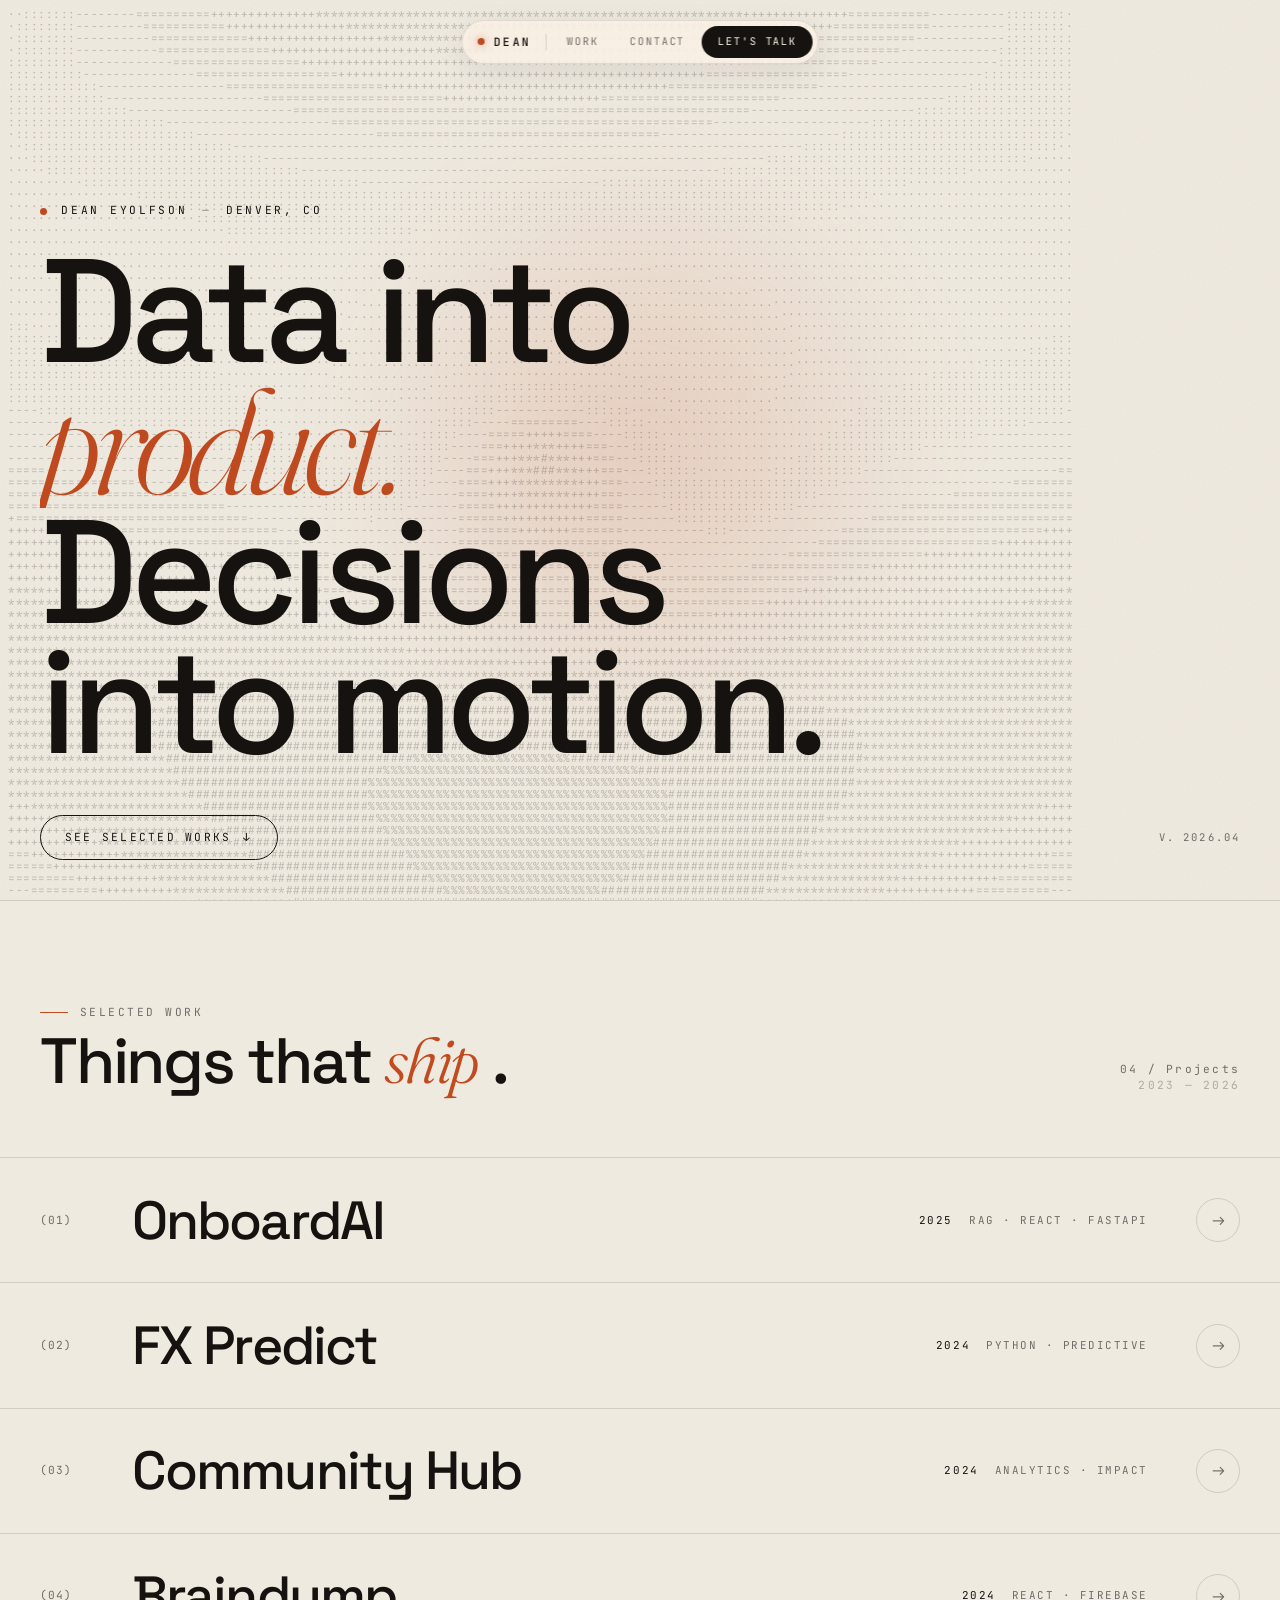
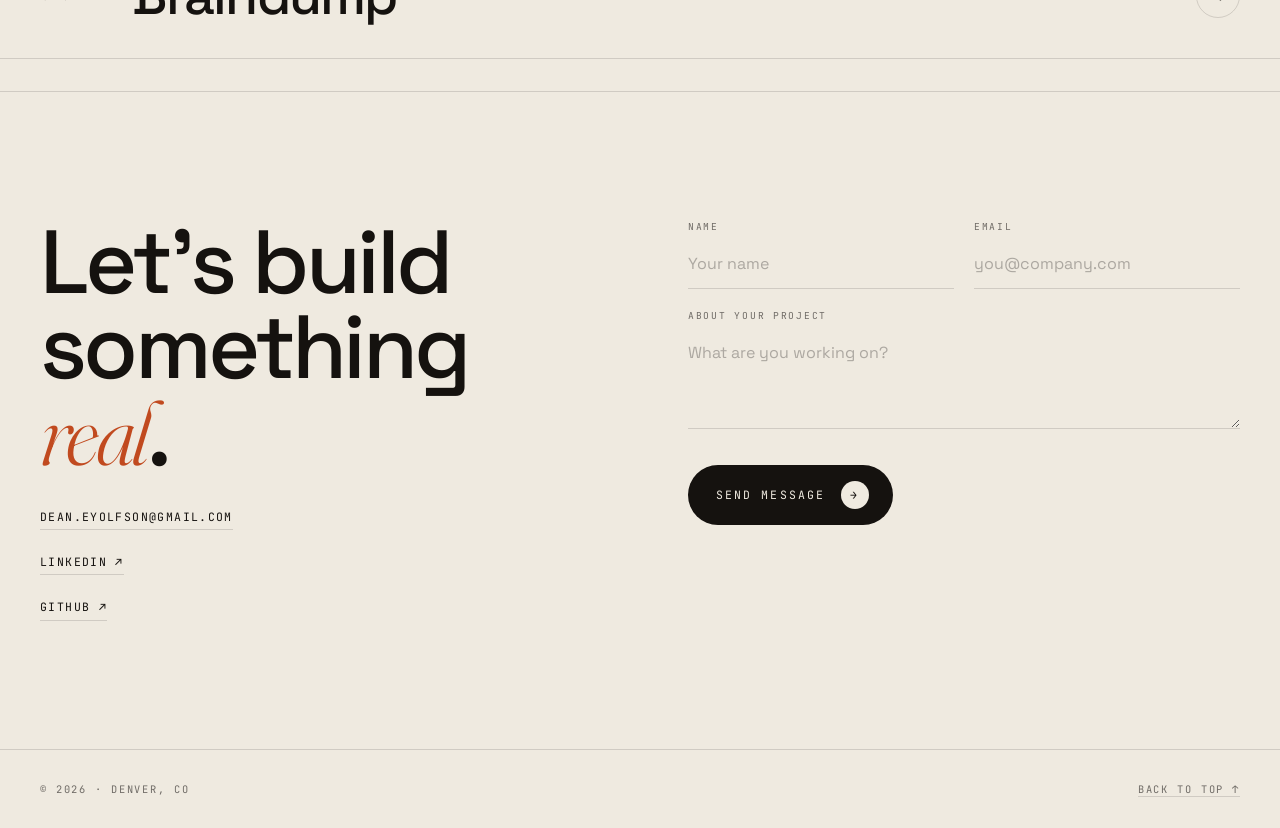
==== commit d07fdc38: "add 4 custom PostHog events + getCaseSlug helper to index.html Autocapture gives raw click events ("" ====
--- a/index.html
+++ b/index.html
@@ -841,6 +841,10 @@
   const el = document.getElementById('heroAscii');
   const hero = document.querySelector('.hero');
   if (!el || !hero) return;
+  // ascii_field_engaged — accumulate mousemove time, idle gaps >1500ms excluded
+  let engagedTotalMs = 0;
+  let engagedLastMove = null;
+  let engagedFired = false;
   const CHARS = ' .·:-=+*#%@';
   let cols=0, rows=0, mouseX=0.5, mouseY=0.5, scroll=0;
   function measure(){
@@ -880,8 +884,25 @@
     const r = hero.getBoundingClientRect();
     mouseX = Math.max(0,Math.min(1,(e.clientX-r.left)/r.width));
     mouseY = Math.max(0,Math.min(1,(e.clientY-r.top)/r.height));
+    const now = performance.now();
+    if (engagedLastMove === null || now - engagedLastMove > 1500) {
+      engagedLastMove = now;
+    } else {
+      engagedTotalMs += now - engagedLastMove;
+      engagedLastMove = now;
+    }
   });
   window.addEventListener('scroll', ()=>{ scroll = window.scrollY; });
+  function flushEngaged(){
+    if (engagedFired) return;
+    if (engagedTotalMs < 250) return;
+    engagedFired = true;
+    if (window.posthog && posthog.capture) {
+      try { posthog.capture('ascii_field_engaged', { duration_ms: Math.round(engagedTotalMs) }); } catch (_) {}
+    }
+  }
+  window.addEventListener('beforeunload', flushEngaged);
+  window.addEventListener('pagehide', flushEngaged);
   start();
 })();
 
@@ -902,10 +923,34 @@
   tick();
 })();
 
+/* Shared slug helper — single source of truth for case_slug across events.
+   Derives from .scramble[data-text] to stay stable during the scramble
+   animation (textContent is randomized mid-hover). */
+function getCaseSlug(caseEl){
+  if (!caseEl) return 'unknown';
+  var dataVal = caseEl.getAttribute('data-case');
+  if (dataVal && dataVal !== '' && dataVal !== 'true') {
+    return dataVal.toLowerCase().trim();
+  }
+  var scrambleEl = caseEl.querySelector('.scramble');
+  var titleText = scrambleEl && scrambleEl.dataset && scrambleEl.dataset.text;
+  if (!titleText) {
+    var titleEl = caseEl.querySelector('.case__title');
+    if (titleEl) titleText = titleEl.textContent;
+  }
+  if (titleText) {
+    return titleText.toLowerCase().trim()
+      .replace(/[^a-z0-9]+/g, '-')
+      .replace(/^-+|-+$/g, '');
+  }
+  return 'unknown';
+}
+
 /* Case cards: hover to expand + scramble on title */
 (function(){
   const cases = document.querySelectorAll('[data-case]');
   const ALPHA = '!<>-_\\/[]{}—=+*^?#________';
+  const openedSlugs = new Set();
   function scramble(el){
     const text = el.dataset.text;
     let frame = 0;
@@ -935,6 +980,13 @@
       cases.forEach(x => { if (x !== c) x.classList.remove('is-open'); });
       c.classList.add('is-open');
       if (scrambleEl) scramble(scrambleEl);
+      const slug = getCaseSlug(c);
+      if (!openedSlugs.has(slug)) {
+        openedSlugs.add(slug);
+        if (window.posthog && posthog.capture) {
+          try { posthog.capture('case_study_opened', { case_slug: slug }); } catch (_) {}
+        }
+      }
     });
     c.addEventListener('mouseleave', ()=>{
       hoverTimer = setTimeout(()=>{ c.classList.remove('is-open'); }, 150);
@@ -961,7 +1013,33 @@
       if (e.target.closest('[data-no-card-click]')) return;
       var link = card.querySelector('.case__aside .actions a:not(.primary)');
       if (link && link.getAttribute('href')) {
+        var slug = getCaseSlug(card);
+        if (window.posthog && posthog.capture) {
+          try { posthog.capture('case_study_clicked_through', { case_slug: slug, trigger: 'card' }); } catch (_) {}
+        }
         window.location.href = link.href;
+      }
+    });
+  });
+})();
+
+/* Case aside anchor tracking — case_study_clicked_through (link) + live_app_clicked */
+(function(){
+  document.querySelectorAll('.case__aside .actions a:not(.primary)').forEach(function(anchor){
+    anchor.addEventListener('click', function(){
+      var caseEl = anchor.closest('.case');
+      var slug = getCaseSlug(caseEl);
+      if (window.posthog && posthog.capture) {
+        try { posthog.capture('case_study_clicked_through', { case_slug: slug, trigger: 'link' }); } catch (_) {}
+      }
+    });
+  });
+  document.querySelectorAll('.case__aside .actions a.primary').forEach(function(anchor){
+    anchor.addEventListener('click', function(){
+      var caseEl = anchor.closest('.case');
+      var slug = getCaseSlug(caseEl);
+      if (window.posthog && posthog.capture) {
+        try { posthog.capture('live_app_clicked', { case_slug: slug, url: anchor.href }); } catch (_) {}
       }
     });
   });
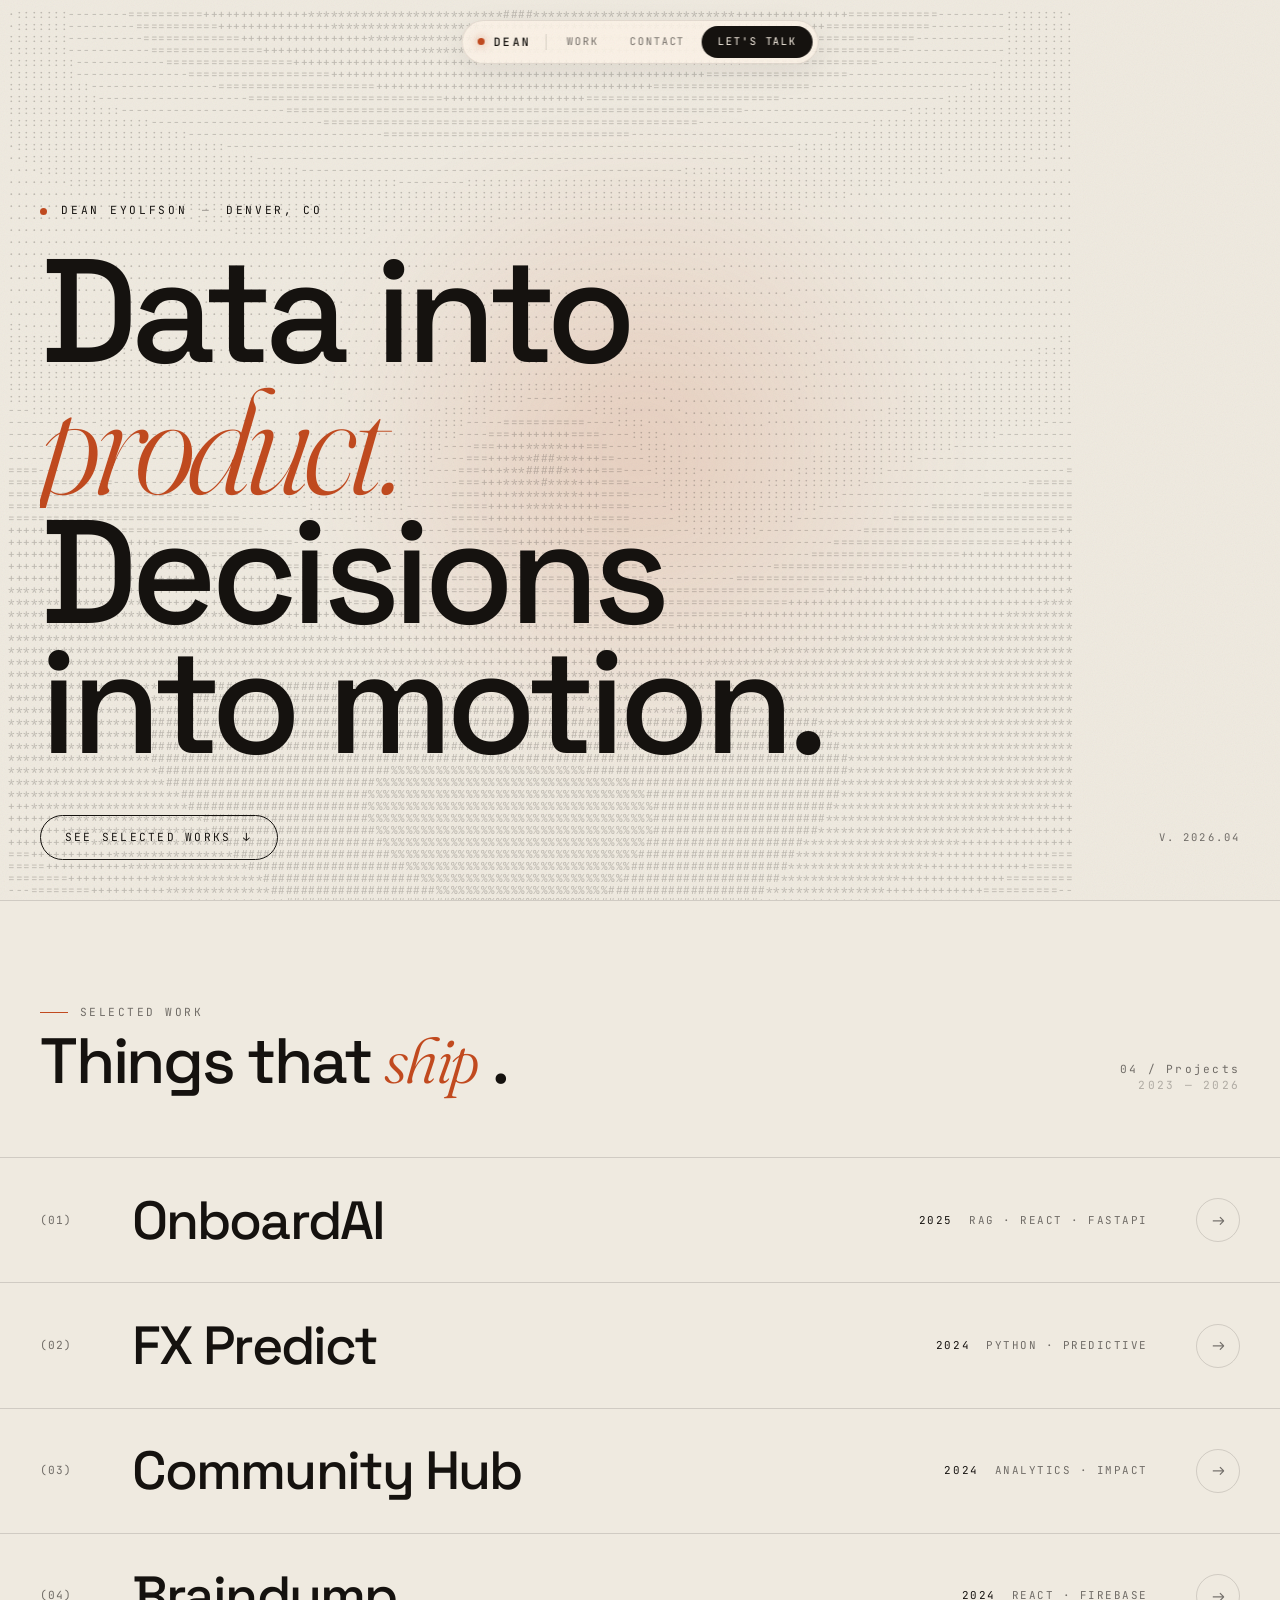
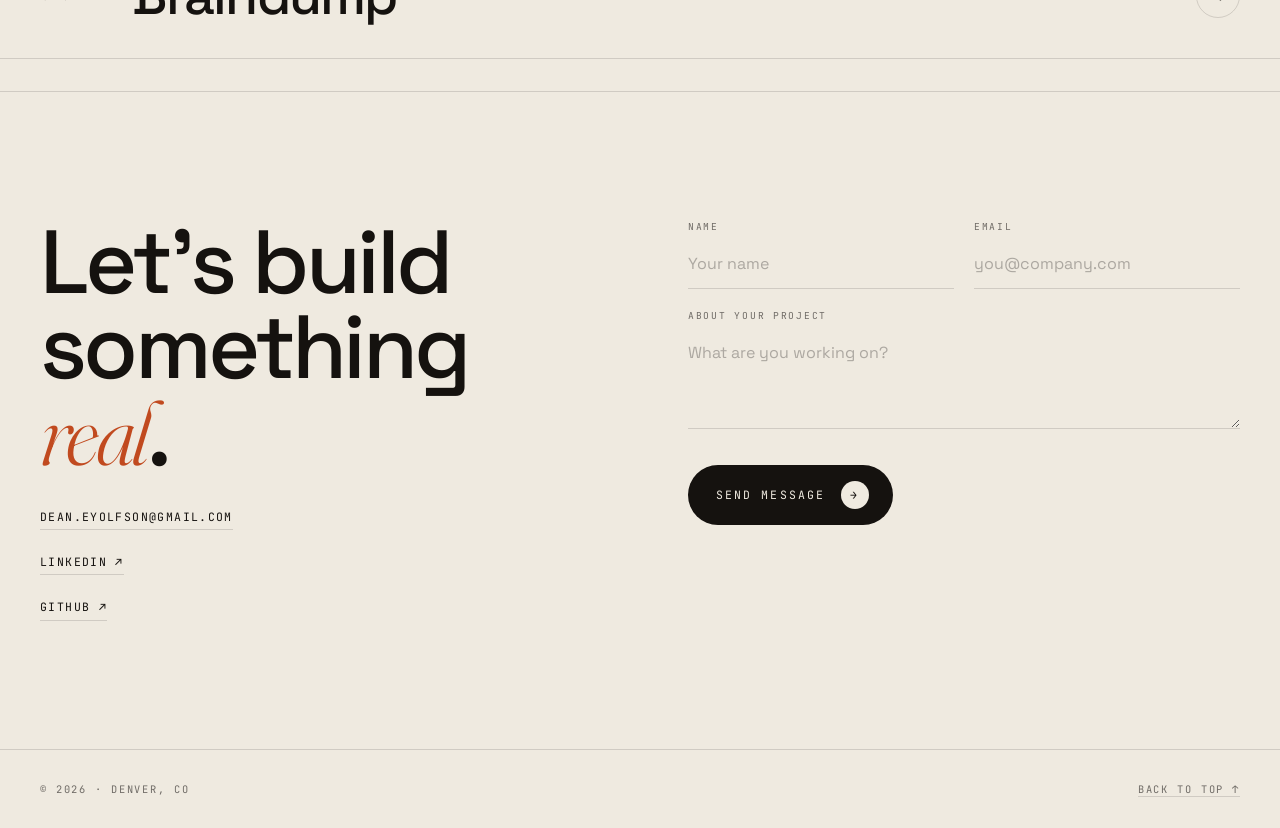
==== commit 2c4a402b: "add PostHog snippet to all pages (was missing from index.html + case study pages) The 4 custom event" ====
--- a/index.html
+++ b/index.html
@@ -4,6 +4,21 @@
 <meta charset="UTF-8">
 <meta name="viewport" content="width=device-width, initial-scale=1.0">
 <title>Dean Eyolfson — Analytics / AI / Product</title>
+
+<!-- PostHog — placeholder key, replace with your project key at deploy -->
+<script>
+  !function(t,e){var o,n,p,r;e.__SV||(window.posthog=e,e._i=[],e.init=function(i,s,a){function g(t,e){var o=e.split(".");2==o.length&&(t=t[o[0]],e=o[1]),t[e]=function(){t.push([e].concat(Array.prototype.slice.call(arguments,0)))}}(p=t.createElement("script")).type="text/javascript",p.async=!0,p.src=s.api_host+"/static/array.js",(r=t.getElementsByTagName("script")[0]).parentNode.insertBefore(p,r);var u=e;for(void 0!==a?u=e[a]=[]:a="posthog",u.people=u.people||[],u.toString=function(t){var e="posthog";return"posthog"!==a&&(e+="."+a),t||(e+=" (stub)"),e},u.people.toString=function(){return u.toString(1)+".people (stub)"},o="capture identify alias people.set people.set_once set_config register register_once unregister opt_out_capturing has_opted_out_capturing opt_in_capturing reset isFeatureEnabled onFeatureFlags getFeatureFlag getFeatureFlagPayload reloadFeatureFlags group updateEarlyAccessFeatureEnrollment getEarlyAccessFeatures getActiveMatchingSurveys getSurveys getNextSurveyStep".split(" "),n=0;n<o.length;n++)g(u,o[n]);e._i.push([i,s,a])},e.__SV=1)}(document,window.posthog||[]);
+
+  // Replace 'PH_PROJECT_KEY' with your PostHog project API key (public, safe in client)
+  posthog.init('phc_nR7MpCmFndMpH3tkWULRqfyoLB4hrwVtb6SiZPTbXK7R', {
+    api_host: 'https://us.i.posthog.com',
+    person_profiles: 'identified_only',
+    session_recording: { maskAllInputs: false },
+    capture_pageview: true,
+    autocapture: true
+  });
+</script>
+
 <link rel="preconnect" href="https://fonts.googleapis.com">
 <link rel="preconnect" href="https://fonts.gstatic.com" crossorigin>
 <link href="https://fonts.googleapis.com/css2?family=Space+Grotesk:wght@300;400;500;600;700&family=Fraunces:ital,opsz,wght@0,9..144,300;0,9..144,400;0,9..144,500;1,9..144,300;1,9..144,400;1,9..144,500&family=JetBrains+Mono:wght@300;400;500&display=swap" rel="stylesheet">
